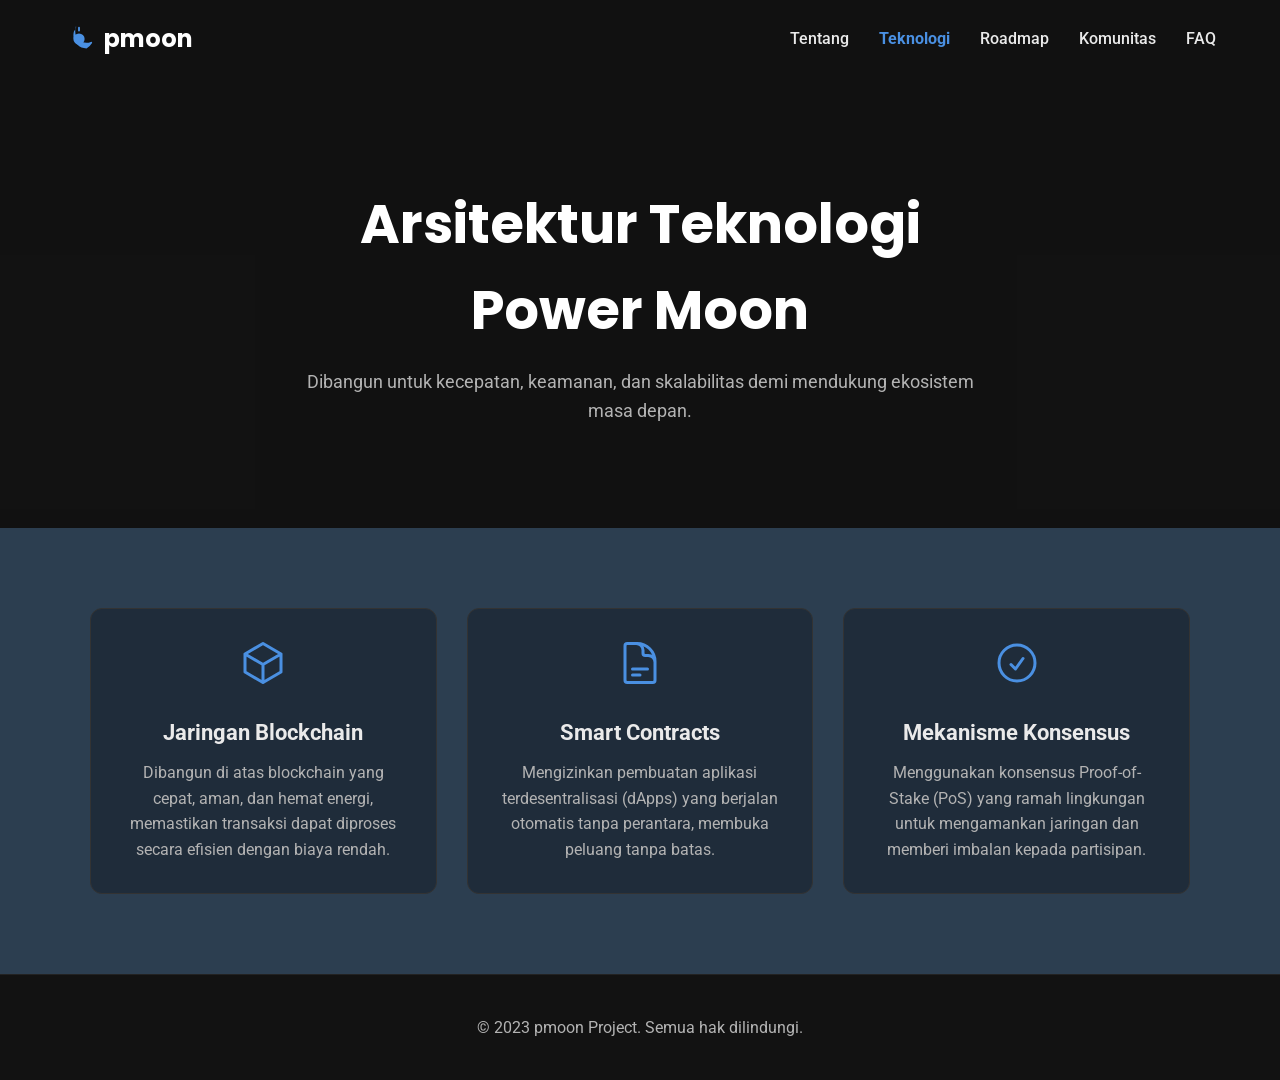
==== teknologi.html @ c7725a5b "teknologi 1" ====
<!DOCTYPE html>
<html lang="id">
<head>
    <meta charset="UTF-8">
    <meta name="viewport" content="width=device-width, initial-scale=1.0">
    <title>Teknologi Power Moon - Arsitektur Terdesentralisasi</title>
    
    <link rel="preconnect" href="https://fonts.googleapis.com">
    <link rel="preconnect" href="https://fonts.gstatic.com" crossorigin>
    <link href="https://fonts.googleapis.com/css2?family=Poppins:wght@600;700&family=Roboto:wght@400;500&display=swap" rel="stylesheet">

    <link rel="stylesheet" href="css/style.css">
</head>
<body>

    <header class="main-header">
        <a href="index.html" class="logo">
            <svg class="logo-svg" xmlns="http://www.w3.org/2000/svg" viewBox="0 0 24 24" fill="currentColor"><path fill-rule="evenodd" d="M9.528 1.718a.75.75 0 01.162.819A8.97 8.97 0 009 6a9 9 0 009 9 8.97 8.97 0 003.463-.69.75.75 0 01.981.981A10.501 10.501 0 0118 19.5a10.5 10.5 0 01-10.5-10.5c0-1.28.22-2.52.618-3.682a.75.75 0 01.819-.162z" clip-rule="evenodd" /><path d="M12 2.25a.75.75 0 01.75.75v2.25a.75.75 0 01-1.5 0V3a.75.75 0 01.75-.75zM7.5 12a4.5 4.5 0 119 0 4.5 4.5 0 01-9 0z" /></svg>
            <span>pmoon</span>
        </a>
        <nav class="main-nav">
            <button class="nav-close-btn" aria-label="Tutup menu"><svg xmlns="http://www.w3.org/2000/svg" fill="none" viewBox="0 0 24 24" stroke-width="2" stroke="currentColor"><path stroke-linecap="round" stroke-linejoin="round" d="M6 18L18 6M6 6l12 12" /></svg></button>
            <ul>
                <li><a href="tentang.html">Tentang</a></li>
                <li><a href="teknologi.html" class="active">Teknologi</a></li>
                <li><a href="index.html#roadmap">Roadmap</a></li>
                <li><a href="#">Komunitas</a></li>
                <li><a href="#">FAQ</a></li>
            </ul>
        </nav>
        <button class="nav-open-btn" aria-label="Buka menu"><svg xmlns="http://www.w3.org/2000/svg" fill="none" viewBox="0 0 24 24" stroke-width="2" stroke="currentColor"><path stroke-linecap="round" stroke-linejoin="round" d="M3.75 6.75h16.5M3.75 12h16.5m-16.5 5.25h16.5" /></svg></button>
    </header>

    <main>
        <section class="page-hero">
            <div class="page-hero-content">
                <h1>Arsitektur Teknologi Power Moon</h1>
                <p>Dibangun untuk kecepatan, keamanan, dan skalabilitas demi mendukung ekosistem masa depan.</p>
            </div>
        </section>

        <section class="core-principles">
            <div class="principles-grid">
                <div class="principle-box">
                    <div class="principle-icon"><svg xmlns="http://www.w3.org/2000/svg" fill="none" viewBox="0 0 24 24" stroke-width="1.5" stroke="currentColor"><path stroke-linecap="round" stroke-linejoin="round" d="M21 7.5l-9-5.25L3 7.5m18 0l-9 5.25m9-5.25v9l-9 5.25M3 7.5l9 5.25M3 7.5v9l9 5.25m0-9v9" /></svg></div>
                    <h3>Jaringan Blockchain</h3>
                    <p>Dibangun di atas blockchain yang cepat, aman, dan hemat energi, memastikan transaksi dapat diproses secara efisien dengan biaya rendah.</p>
                </div>
                <div class="principle-box">
                    <div class="principle-icon"><svg xmlns="http://www.w3.org/2000/svg" fill="none" viewBox="0 0 24 24" stroke-width="1.5" stroke="currentColor"><path stroke-linecap="round" stroke-linejoin="round" d="M19.5 14.25v-2.625a3.375 3.375 0 00-3.375-3.375h-1.5A1.125 1.125 0 0113.5 7.125v-1.5a3.375 3.375 0 00-3.375-3.375H8.25m0 12.75h7.5m-7.5 3H12M10.5 2.25H5.625c-.621 0-1.125.504-1.125 1.125v17.25c0 .621.504 1.125 1.125 1.125h12.75c.621 0 1.125-.504 1.125-1.125V11.25a9 9 0 00-9-9z" /></svg></div>
                    <h3>Smart Contracts</h3>
                    <p>Mengizinkan pembuatan aplikasi terdesentralisasi (dApps) yang berjalan otomatis tanpa perantara, membuka peluang tanpa batas.</p>
                </div>
                <div class="principle-box">
                    <div class="principle-icon"><svg xmlns="http://www.w3.org/2000/svg" fill="none" viewBox="0 0 24 24" stroke-width="1.5" stroke="currentColor"><path stroke-linecap="round" stroke-linejoin="round" d="M9 12.75L11.25 15 15 9.75M21 12a9 9 0 11-18 0 9 9 0 0118 0z" /></svg></div>
                    <h3>Mekanisme Konsensus</h3>
                    <p>Menggunakan konsensus Proof-of-Stake (PoS) yang ramah lingkungan untuk mengamankan jaringan dan memberi imbalan kepada partisipan.</p>
                </div>
            </div>
        </section>
    </main>

    <footer class="main-footer">
        <p>© 2023 pmoon Project. Semua hak dilindungi.</p>
    </footer>

    <script src="js/script.js"></script>
</body>
</html>
---- css/style.css ----
/* 1. VARIABLES & RESET */
:root {
    --bg-dark: #121212;
    --text-primary: #EAEAEA;
    --text-secondary: #B3B3B3;
    --accent-primary: #4A90E2;
    --accent-secondary: #2c3e50;
    --font-heading: 'Poppins', sans-serif;
    --font-body: 'Roboto', sans-serif;
}

* { margin: 0; padding: 0; box-sizing: border-box; }
body { background-color: var(--bg-dark); color: var(--text-primary); font-family: var(--font-body); line-height: 1.6; }

/* 2. HEADER & NAVIGATION */
.main-header { display: flex; justify-content: space-between; align-items: center; padding: 20px 5%; background-color: rgba(18, 18, 18, 0.8); backdrop-filter: blur(10px); position: sticky; top: 0; z-index: 1000; }
.logo { display: flex; align-items: center; gap: 10px; font-family: var(--font-heading); font-size: 24px; font-weight: 700; text-decoration: none; z-index: 1001; }
.logo-svg { height: 30px; width: 30px; fill: var(--accent-primary); }
.logo span { color: #FFFFFF; }
.nav-open-btn, .nav-close-btn { display: none; background: none; border: none; cursor: pointer; }
.nav-open-btn svg, .nav-close-btn svg { width: 30px; height: 30px; stroke: var(--text-primary); }
.main-nav ul { list-style: none; display: flex; gap: 30px; }
.main-nav a { color: var(--text-primary); text-decoration: none; font-weight: 500; transition: color 0.3s ease; }
.main-nav a:hover { color: var(--accent-primary); }
.main-nav a.active { color: var(--accent-primary); font-weight: 700; }

/* 3. GENERAL CONTENT & SECTIONS */
.hero, .core-principles, .join-cta, .roadmap-section, .page-hero { padding: 80px 5%; }
h1, h2 { font-family: var(--font-heading); }

/* Hero Section (Homepage) */
.hero { display: flex; justify-content: center; align-items: center; text-align: center; min-height: 90vh; color: #fff; position: relative; background-color: var(--bg-dark); }
.hero::before { content: ''; position: absolute; top: 0; left: 0; width: 100%; height: 100%; background: linear-gradient(rgba(18, 18, 18, 0.6), rgba(18, 18, 18, 0.9)), url('https://images.unsplash.com/photo-1506318137071-a8e063b4bec0?auto=format&fit=crop&q=80'); background-size: cover; background-position: center; z-index: 1; }
.hero-content { max-width: 800px; position: relative; z-index: 2; }
.hero h1 { font-size: 48px; line-height: 1.2; margin-bottom: 20px; }
.hero p { font-size: 18px; color: var(--text-secondary); margin-bottom: 40px; }
.hero .btn-secondary { color: var(--text-primary); border-color: var(--text-primary); }
.hero .btn-secondary:hover { background-color: var(--text-primary); color: var(--bg-dark); }

.core-principles, .roadmap-section { text-align: center; }
.core-principles { background-color: var(--accent-secondary); }
.core-principles h2, .roadmap-section h2 { font-size: 36px; margin-bottom: 60px; }

.principles-grid, .roadmap-container { display: grid; grid-template-columns: 1fr; gap: 30px; max-width: 1100px; margin: 0 auto; }
.principle-box, .roadmap-phase { background-color: #1f2c3a; padding: 30px; border-radius: 12px; border: 1px solid #333; transition: transform 0.3s ease, box-shadow 0.3s ease; text-align: left; }
.principle-box:hover, .roadmap-phase:hover { transform: translateY(-10px); box-shadow: 0 10px 20px rgba(0,0,0,0.2); }
.principle-box { text-align: center; }
.principle-icon { margin-bottom: 20px; }
.principle-icon svg { width: 48px; height: 48px; color: var(--accent-primary); }
.principle-box h3, .roadmap-phase h3 { font-size: 22px; margin-bottom: 10px; }
.principle-box p, .roadmap-phase p { color: var(--text-secondary); }

.phase-number { font-size: 24px; font-weight: 700; color: var(--accent-primary); background-color: rgba(74, 144, 226, 0.1); width: 50px; height: 50px; display: flex; justify-content: center; align-items: center; border-radius: 50%; margin-bottom: 20px; }
.roadmap-phase ul { list-style: none; padding-left: 0; }
.roadmap-phase ul li { margin-bottom: 10px; padding-left: 20px; position: relative; }
.roadmap-phase ul li::before { content: '✓'; color: var(--accent-primary); position: absolute; left: 0; }

.cta-buttons { display: flex; justify-content: center; gap: 20px; flex-wrap: wrap; }
.cta-buttons a { text-decoration: none; padding: 15px 30px; border-radius: 8px; font-weight: 500; transition: all 0.3s ease; }
.btn-primary { background-color: var(--accent-primary); color: #FFF; }
.btn-primary:hover { transform: translateY(-3px); box-shadow: 0 4px 15px rgba(74, 144, 226, 0.4); }
.btn-secondary { background-color: transparent; color: var(--accent-primary); border: 2px solid var(--accent-primary); }
.btn-secondary:hover { background-color: var(--accent-primary); color: #FFF; }

.main-footer { text-align: center; padding: 40px 20px; border-top: 1px solid #222; color: var(--text-secondary); }

/* 4. PAGE-SPECIFIC STYLES */
.page-hero { display: flex; align-items: center; justify-content: center; text-align: center; min-height: 50vh; color: #fff; position: relative; background-image: url('https://images.unsplash.com/photo-1550745165-9bc0b252726a?q=80&w=2070&auto=format&fit=crop'); background-size: cover; background-position: center; }
.page-hero::before { content: ''; position: absolute; top: 0; left: 0; width: 100%; height: 100%; background-color: rgba(18, 18, 18, 0.7); z-index: 1; }
.page-hero-content { position: relative; z-index: 2; max-width: 800px; padding: 0 5%; }
.page-hero-content h1 { font-size: 48px; margin-bottom: 15px; }
.page-hero-content p { font-size: 18px; color: var(--text-secondary); }


/* 5. RESPONSIVE MEDIA QUERIES */
@media (min-width: 768px) {
    .hero h1 { font-size: 54px; }
    .page-hero-content h1 { font-size: 54px; }
    .principles-grid { grid-template-columns: repeat(3, 1fr); }
    .roadmap-container { grid-template-columns: 1fr 1fr; }
}
@media (min-width: 1024px) {
    .roadmap-container { grid-template-columns: repeat(4, 1fr); }
}
@media (max-width: 767px) {
    .nav-open-btn { display: block; }
    .main-nav { position: fixed; top: 0; right: 0; width: 80%; max-width: 320px; height: 100vh; background-color: var(--accent-secondary); z-index: 1000; padding: 80px 30px 30px; display: flex; flex-direction: column; transform: translateX(100%); transition: transform 0.4s cubic-bezier(0.23, 1, 0.32, 1); }
    .main-nav.nav-open { transform: translateX(0); }
    .nav-close-btn { display: block; position: absolute; top: 25px; right: 25px; }
    .nav-close-btn svg { stroke: var(--text-secondary); }
    .main-nav ul { flex-direction: column; gap: 25px; }
    .main-nav ul li a { font-size: 20px; }
    .hero h1 { font-size: 36px; }
    .core-principles h2, .roadmap-section h2 { font-size: 30px; }
    .page-hero { min-height: 40vh; }
    .page-hero-content h1 { font-size: 36px; }
    .cta-buttons { flex-direction: column; gap: 15px; align-items: center; }
    .cta-buttons a { width: 90%; margin: 0; text-align: center; }
}
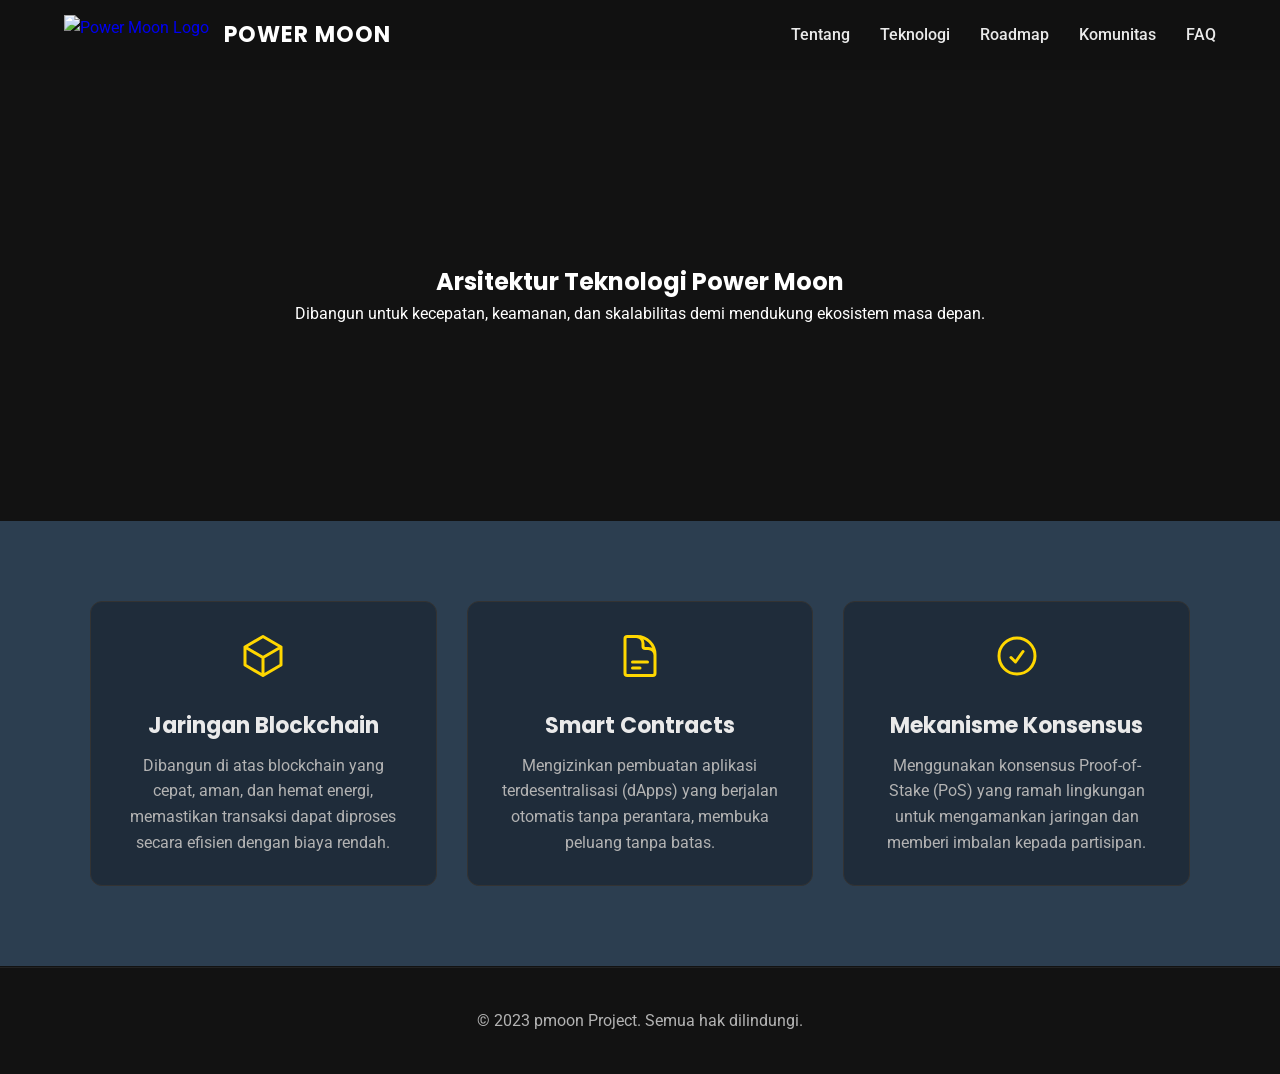
==== commit 4de62183: "update header structure and logo in index.html and teknologi.html" ====
--- a/teknologi.html
+++ b/teknologi.html
@@ -13,23 +13,26 @@
 </head>
 <body>
 
-    <header class="main-header">
-        <a href="index.html" class="logo">
-            <svg class="logo-svg" xmlns="http://www.w3.org/2000/svg" viewBox="0 0 24 24" fill="currentColor"><path fill-rule="evenodd" d="M9.528 1.718a.75.75 0 01.162.819A8.97 8.97 0 009 6a9 9 0 009 9 8.97 8.97 0 003.463-.69.75.75 0 01.981.981A10.501 10.501 0 0118 19.5a10.5 10.5 0 01-10.5-10.5c0-1.28.22-2.52.618-3.682a.75.75 0 01.819-.162z" clip-rule="evenodd" /><path d="M12 2.25a.75.75 0 01.75.75v2.25a.75.75 0 01-1.5 0V3a.75.75 0 01.75-.75zM7.5 12a4.5 4.5 0 119 0 4.5 4.5 0 01-9 0z" /></svg>
-            <span>pmoon</span>
-        </a>
-        <nav class="main-nav">
-            <button class="nav-close-btn" aria-label="Tutup menu"><svg xmlns="http://www.w3.org/2000/svg" fill="none" viewBox="0 0 24 24" stroke-width="2" stroke="currentColor"><path stroke-linecap="round" stroke-linejoin="round" d="M6 18L18 6M6 6l12 12" /></svg></button>
-            <ul>
-                <li><a href="tentang.html">Tentang</a></li>
-                <li><a href="teknologi.html" class="active">Teknologi</a></li>
-                <li><a href="index.html#roadmap">Roadmap</a></li>
-                <li><a href="#">Komunitas</a></li>
-                <li><a href="#">FAQ</a></li>
-            </ul>
-        </nav>
-        <button class="nav-open-btn" aria-label="Buka menu"><svg xmlns="http://www.w3.org/2000/svg" fill="none" viewBox="0 0 24 24" stroke-width="2" stroke="currentColor"><path stroke-linecap="round" stroke-linejoin="round" d="M3.75 6.75h16.5M3.75 12h16.5m-16.5 5.25h16.5" /></svg></button>
-    </header>
+    <!-- GANTI HEADER LAMA DENGAN INI DI SEMUA FILE HTML -->
+<header class="main-header">
+    <a href="index.html" class="logo">
+        <!-- BARU: Logo gambar baru -->
+        <img src="https://i.ibb.co/6r1Fv1Q/pmoon-logo-gold.png" alt="Power Moon Logo" class="logo-img">
+        <!-- BARU: Teks nama baru -->
+        <span class="logo-text">POWER MOON</span>
+    </a>
+    <nav class="main-nav">
+        <button class="nav-close-btn" aria-label="Tutup menu"><svg xmlns="http://www.w3.org/2000/svg" fill="none" viewBox="0 0 24 24" stroke-width="2" stroke="currentColor"><path stroke-linecap="round" stroke-linejoin="round" d="M6 18L18 6M6 6l12 12" /></svg></button>
+        <ul>
+            <li><a href="tentang.html">Tentang</a></li>
+            <li><a href="teknologi.html">Teknologi</a></li>
+            <li><a href="index.html#roadmap">Roadmap</a></li>
+            <li><a href="#">Komunitas</a></li>
+            <li><a href="#">FAQ</a></li>
+        </ul>
+    </nav>
+    <button class="nav-open-btn" aria-label="Buka menu"><svg xmlns="http://www.w3.org/2000/svg" fill="none" viewBox="0 0 24 24" stroke-width="2" stroke="currentColor"><path stroke-linecap="round" stroke-linejoin="round" d="M3.75 6.75h16.5M3.75 12h16.5m-16.5 5.25h16.5" /></svg></button>
+</header>
 
     <main>
         <section class="page-hero">
--- a/css/style.css
+++ b/css/style.css
@@ -3,7 +3,7 @@
     --bg-dark: #121212;
     --text-primary: #EAEAEA;
     --text-secondary: #B3B3B3;
-    --accent-primary: #4A90E2;
+    --accent-primary: #ffd700;
     --accent-secondary: #2c3e50;
     --font-heading: 'Poppins', sans-serif;
     --font-body: 'Roboto', sans-serif;
@@ -12,11 +12,26 @@
 * { margin: 0; padding: 0; box-sizing: border-box; }
 body { background-color: var(--bg-dark); color: var(--text-primary); font-family: var(--font-body); line-height: 1.6; }
 
-/* 2. HEADER & NAVIGATION */
-.main-header { display: flex; justify-content: space-between; align-items: center; padding: 20px 5%; background-color: rgba(18, 18, 18, 0.8); backdrop-filter: blur(10px); position: sticky; top: 0; z-index: 1000; }
-.logo { display: flex; align-items: center; gap: 10px; font-family: var(--font-heading); font-size: 24px; font-weight: 700; text-decoration: none; z-index: 1001; }
-.logo-svg { height: 30px; width: 30px; fill: var(--accent-primary); }
-.logo span { color: #FFFFFF; }
+/* 2. LATAR BELAKANG ANIMASI UNIVERSAL */
+#tsparticles {
+    position: fixed;
+    top: 0;
+    left: 0;
+    width: 100%;
+    height: 100vh;
+    z-index: -1; /* Posisikan di paling belakang */
+}
+/* Pastikan konten utama tidak transparan */
+.main-header, main, .main-footer {
+    position: relative;
+    z-index: 2;
+}
+
+/* 3. HEADER & NAVIGATION */
+.main-header { display: flex; justify-content: space-between; align-items: center; padding: 15px 5%; background-color: rgba(18, 18, 18, 0.8); backdrop-filter: blur(10px); position: sticky; top: 0; }
+.logo { display: flex; align-items: center; gap: 15px; text-decoration: none; }
+.logo-img { height: 40px; }
+.logo-text { color: #FFFFFF; font-family: var(--font-heading); font-size: 22px; font-weight: 700; letter-spacing: 1px; }
 .nav-open-btn, .nav-close-btn { display: none; background: none; border: none; cursor: pointer; }
 .nav-open-btn svg, .nav-close-btn svg { width: 30px; height: 30px; stroke: var(--text-primary); }
 .main-nav ul { list-style: none; display: flex; gap: 30px; }
@@ -24,22 +39,27 @@
 .main-nav a:hover { color: var(--accent-primary); }
 .main-nav a.active { color: var(--accent-primary); font-weight: 700; }
 
-/* 3. GENERAL CONTENT & SECTIONS */
-.hero, .core-principles, .join-cta, .roadmap-section, .page-hero { padding: 80px 5%; }
-h1, h2 { font-family: var(--font-heading); }
+/* 4. GENERAL CONTENT & SECTIONS */
+section {
+    /* Beri sedikit background agar teks terbaca di atas animasi */
+    background-color: rgba(18, 18, 18, 0.5); 
+    padding: 80px 5%;
+    margin-bottom: 1px; /* Mencegah margin collapse */
+}
+h1, h2, h3 { font-family: var(--font-heading); }
 
 /* Hero Section (Homepage) */
-.hero { display: flex; justify-content: center; align-items: center; text-align: center; min-height: 90vh; color: #fff; position: relative; background-color: var(--bg-dark); }
-.hero::before { content: ''; position: absolute; top: 0; left: 0; width: 100%; height: 100%; background: linear-gradient(rgba(18, 18, 18, 0.6), rgba(18, 18, 18, 0.9)), url('https://images.unsplash.com/photo-1506318137071-a8e063b4bec0?auto=format&fit=crop&q=80'); background-size: cover; background-position: center; z-index: 1; }
-.hero-content { max-width: 800px; position: relative; z-index: 2; }
-.hero h1 { font-size: 48px; line-height: 1.2; margin-bottom: 20px; }
-.hero p { font-size: 18px; color: var(--text-secondary); margin-bottom: 40px; }
+.hero { display: flex; justify-content: center; align-items: center; text-align: center; height: 90vh; background-color: transparent; } /* Hapus background statis */
+.hero-content { max-width: 800px; }
+.hero h1 { font-size: 60px; line-height: 1.1; margin-bottom: 20px; font-weight: 800; text-transform: uppercase; }
+.hero p { font-size: 18px; color: var(--text-secondary); margin-bottom: 40px; max-width: 600px; margin-left: auto; margin-right: auto; }
+.hero .btn-primary { background-color: var(--accent-primary); color: #000; font-weight: 700; }
 .hero .btn-secondary { color: var(--text-primary); border-color: var(--text-primary); }
 .hero .btn-secondary:hover { background-color: var(--text-primary); color: var(--bg-dark); }
 
-.core-principles, .roadmap-section { text-align: center; }
-.core-principles { background-color: var(--accent-secondary); }
-.core-principles h2, .roadmap-section h2 { font-size: 36px; margin-bottom: 60px; }
+.core-principles, .features-section, .roadmap-section, .vision-mission-section { background-color: var(--accent-secondary); }
+h2 { font-size: 36px; margin-bottom: 20px; text-align: center; }
+.section-subtitle { max-width: 700px; margin: 0 auto 50px auto; color: var(--text-secondary); text-align: center; }
 
 .principles-grid, .roadmap-container { display: grid; grid-template-columns: 1fr; gap: 30px; max-width: 1100px; margin: 0 auto; }
 .principle-box, .roadmap-phase { background-color: #1f2c3a; padding: 30px; border-radius: 12px; border: 1px solid #333; transition: transform 0.3s ease, box-shadow 0.3s ease; text-align: left; }
@@ -50,32 +70,25 @@
 .principle-box h3, .roadmap-phase h3 { font-size: 22px; margin-bottom: 10px; }
 .principle-box p, .roadmap-phase p { color: var(--text-secondary); }
 
-.phase-number { font-size: 24px; font-weight: 700; color: var(--accent-primary); background-color: rgba(74, 144, 226, 0.1); width: 50px; height: 50px; display: flex; justify-content: center; align-items: center; border-radius: 50%; margin-bottom: 20px; }
+.roadmap-section h2 { margin-bottom: 60px; }
+.phase-number { font-size: 24px; font-weight: 700; color: var(--accent-primary); background-color: rgba(255, 215, 0, 0.1); width: 50px; height: 50px; display: flex; justify-content: center; align-items: center; border-radius: 50%; margin-bottom: 20px; }
 .roadmap-phase ul { list-style: none; padding-left: 0; }
 .roadmap-phase ul li { margin-bottom: 10px; padding-left: 20px; position: relative; }
 .roadmap-phase ul li::before { content: '✓'; color: var(--accent-primary); position: absolute; left: 0; }
 
-.cta-buttons { display: flex; justify-content: center; gap: 20px; flex-wrap: wrap; }
-.cta-buttons a { text-decoration: none; padding: 15px 30px; border-radius: 8px; font-weight: 500; transition: all 0.3s ease; }
-.btn-primary { background-color: var(--accent-primary); color: #FFF; }
-.btn-primary:hover { transform: translateY(-3px); box-shadow: 0 4px 15px rgba(74, 144, 226, 0.4); }
-.btn-secondary { background-color: transparent; color: var(--accent-primary); border: 2px solid var(--accent-primary); }
-.btn-secondary:hover { background-color: var(--accent-primary); color: #FFF; }
+.main-footer { text-align: center; padding: 40px 20px; border-top: 1px solid #222; color: var(--text-secondary); background-color: var(--bg-dark); }
 
-.main-footer { text-align: center; padding: 40px 20px; border-top: 1px solid #222; color: var(--text-secondary); }
+/* 5. PAGE-SPECIFIC STYLES (DIHAPUS & DISEDERHANAKAN) */
+.slogan-banner, .page-hero { display: flex; align-items: center; justify-content: center; text-align: center; min-height: 50vh; color: #fff; background-color: transparent; }
+.slogan-content { padding: 30px; border: 4px solid rgba(255, 215, 0, 0.8); background-color: rgba(0, 0, 0, 0.4); backdrop-filter: blur(5px); }
+.slogan-content h1 { font-size: 5vw; text-transform: uppercase; letter-spacing: 4px; color: var(--accent-primary); }
+.rocket-svg { display: none; /* Dihapus untuk fokus ke animasi partikel */ }
+.vision-mission-section { display: grid; grid-template-columns: 1fr 1fr; gap: 40px; }
+.vision-box, .mission-box { background-color: #1f2c3a; padding: 30px; border-radius: 12px; }
+.vision-box h3, .mission-box h3 { font-size: 24px; margin-bottom: 15px; color: var(--accent-primary); }
 
-/* 4. PAGE-SPECIFIC STYLES */
-.page-hero { display: flex; align-items: center; justify-content: center; text-align: center; min-height: 50vh; color: #fff; position: relative; background-image: url('https://images.unsplash.com/photo-1550745165-9bc0b252726a?q=80&w=2070&auto=format&fit=crop'); background-size: cover; background-position: center; }
-.page-hero::before { content: ''; position: absolute; top: 0; left: 0; width: 100%; height: 100%; background-color: rgba(18, 18, 18, 0.7); z-index: 1; }
-.page-hero-content { position: relative; z-index: 2; max-width: 800px; padding: 0 5%; }
-.page-hero-content h1 { font-size: 48px; margin-bottom: 15px; }
-.page-hero-content p { font-size: 18px; color: var(--text-secondary); }
-
-
-/* 5. RESPONSIVE MEDIA QUERIES */
+/* 6. RESPONSIVE MEDIA QUERIES */
 @media (min-width: 768px) {
-    .hero h1 { font-size: 54px; }
-    .page-hero-content h1 { font-size: 54px; }
     .principles-grid { grid-template-columns: repeat(3, 1fr); }
     .roadmap-container { grid-template-columns: 1fr 1fr; }
 }
@@ -83,17 +96,13 @@
     .roadmap-container { grid-template-columns: repeat(4, 1fr); }
 }
 @media (max-width: 767px) {
+    h2 { font-size: 30px; }
     .nav-open-btn { display: block; }
     .main-nav { position: fixed; top: 0; right: 0; width: 80%; max-width: 320px; height: 100vh; background-color: var(--accent-secondary); z-index: 1000; padding: 80px 30px 30px; display: flex; flex-direction: column; transform: translateX(100%); transition: transform 0.4s cubic-bezier(0.23, 1, 0.32, 1); }
     .main-nav.nav-open { transform: translateX(0); }
     .nav-close-btn { display: block; position: absolute; top: 25px; right: 25px; }
-    .nav-close-btn svg { stroke: var(--text-secondary); }
     .main-nav ul { flex-direction: column; gap: 25px; }
     .main-nav ul li a { font-size: 20px; }
-    .hero h1 { font-size: 36px; }
-    .core-principles h2, .roadmap-section h2 { font-size: 30px; }
-    .page-hero { min-height: 40vh; }
-    .page-hero-content h1 { font-size: 36px; }
-    .cta-buttons { flex-direction: column; gap: 15px; align-items: center; }
-    .cta-buttons a { width: 90%; margin: 0; text-align: center; }
+    .hero h1, .page-hero-content h1, .slogan-content h1 { font-size: 8vw; }
+    .vision-mission-section { grid-template-columns: 1fr; }
 }
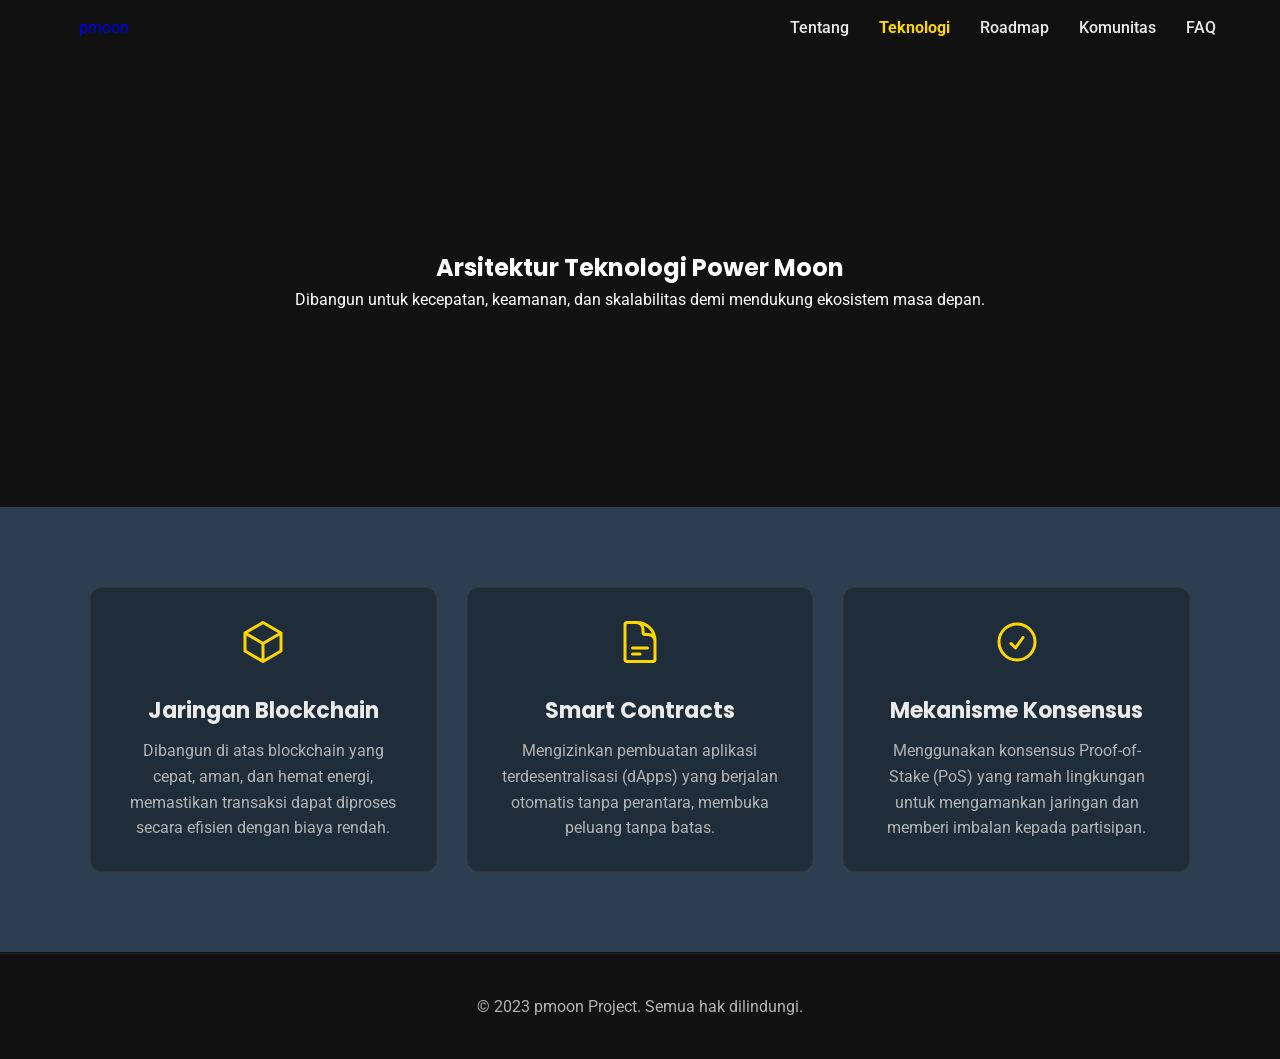
==== commit 726814c9: "update ulang" ====
--- a/teknologi.html
+++ b/teknologi.html
@@ -13,26 +13,23 @@
 </head>
 <body>
 
-    <!-- GANTI HEADER LAMA DENGAN INI DI SEMUA FILE HTML -->
-<header class="main-header">
-    <a href="index.html" class="logo">
-        <!-- BARU: Logo gambar baru -->
-        <img src="https://i.ibb.co/6r1Fv1Q/pmoon-logo-gold.png" alt="Power Moon Logo" class="logo-img">
-        <!-- BARU: Teks nama baru -->
-        <span class="logo-text">POWER MOON</span>
-    </a>
-    <nav class="main-nav">
-        <button class="nav-close-btn" aria-label="Tutup menu"><svg xmlns="http://www.w3.org/2000/svg" fill="none" viewBox="0 0 24 24" stroke-width="2" stroke="currentColor"><path stroke-linecap="round" stroke-linejoin="round" d="M6 18L18 6M6 6l12 12" /></svg></button>
-        <ul>
-            <li><a href="tentang.html">Tentang</a></li>
-            <li><a href="teknologi.html">Teknologi</a></li>
-            <li><a href="index.html#roadmap">Roadmap</a></li>
-            <li><a href="#">Komunitas</a></li>
-            <li><a href="#">FAQ</a></li>
-        </ul>
-    </nav>
-    <button class="nav-open-btn" aria-label="Buka menu"><svg xmlns="http://www.w3.org/2000/svg" fill="none" viewBox="0 0 24 24" stroke-width="2" stroke="currentColor"><path stroke-linecap="round" stroke-linejoin="round" d="M3.75 6.75h16.5M3.75 12h16.5m-16.5 5.25h16.5" /></svg></button>
-</header>
+    <header class="main-header">
+        <a href="index.html" class="logo">
+            <svg class="logo-svg" xmlns="http://www.w3.org/2000/svg" viewBox="0 0 24 24" fill="currentColor"><path fill-rule="evenodd" d="M9.528 1.718a.75.75 0 01.162.819A8.97 8.97 0 009 6a9 9 0 009 9 8.97 8.97 0 003.463-.69.75.75 0 01.981.981A10.501 10.501 0 0118 19.5a10.5 10.5 0 01-10.5-10.5c0-1.28.22-2.52.618-3.682a.75.75 0 01.819-.162z" clip-rule="evenodd" /><path d="M12 2.25a.75.75 0 01.75.75v2.25a.75.75 0 01-1.5 0V3a.75.75 0 01.75-.75zM7.5 12a4.5 4.5 0 119 0 4.5 4.5 0 01-9 0z" /></svg>
+            <span>pmoon</span>
+        </a>
+        <nav class="main-nav">
+            <button class="nav-close-btn" aria-label="Tutup menu"><svg xmlns="http://www.w3.org/2000/svg" fill="none" viewBox="0 0 24 24" stroke-width="2" stroke="currentColor"><path stroke-linecap="round" stroke-linejoin="round" d="M6 18L18 6M6 6l12 12" /></svg></button>
+            <ul>
+                <li><a href="tentang.html">Tentang</a></li>
+                <li><a href="teknologi.html" class="active">Teknologi</a></li>
+                <li><a href="index.html#roadmap">Roadmap</a></li>
+                <li><a href="#">Komunitas</a></li>
+                <li><a href="#">FAQ</a></li>
+            </ul>
+        </nav>
+        <button class="nav-open-btn" aria-label="Buka menu"><svg xmlns="http://www.w3.org/2000/svg" fill="none" viewBox="0 0 24 24" stroke-width="2" stroke="currentColor"><path stroke-linecap="round" stroke-linejoin="round" d="M3.75 6.75h16.5M3.75 12h16.5m-16.5 5.25h16.5" /></svg></button>
+    </header>
 
     <main>
         <section class="page-hero">
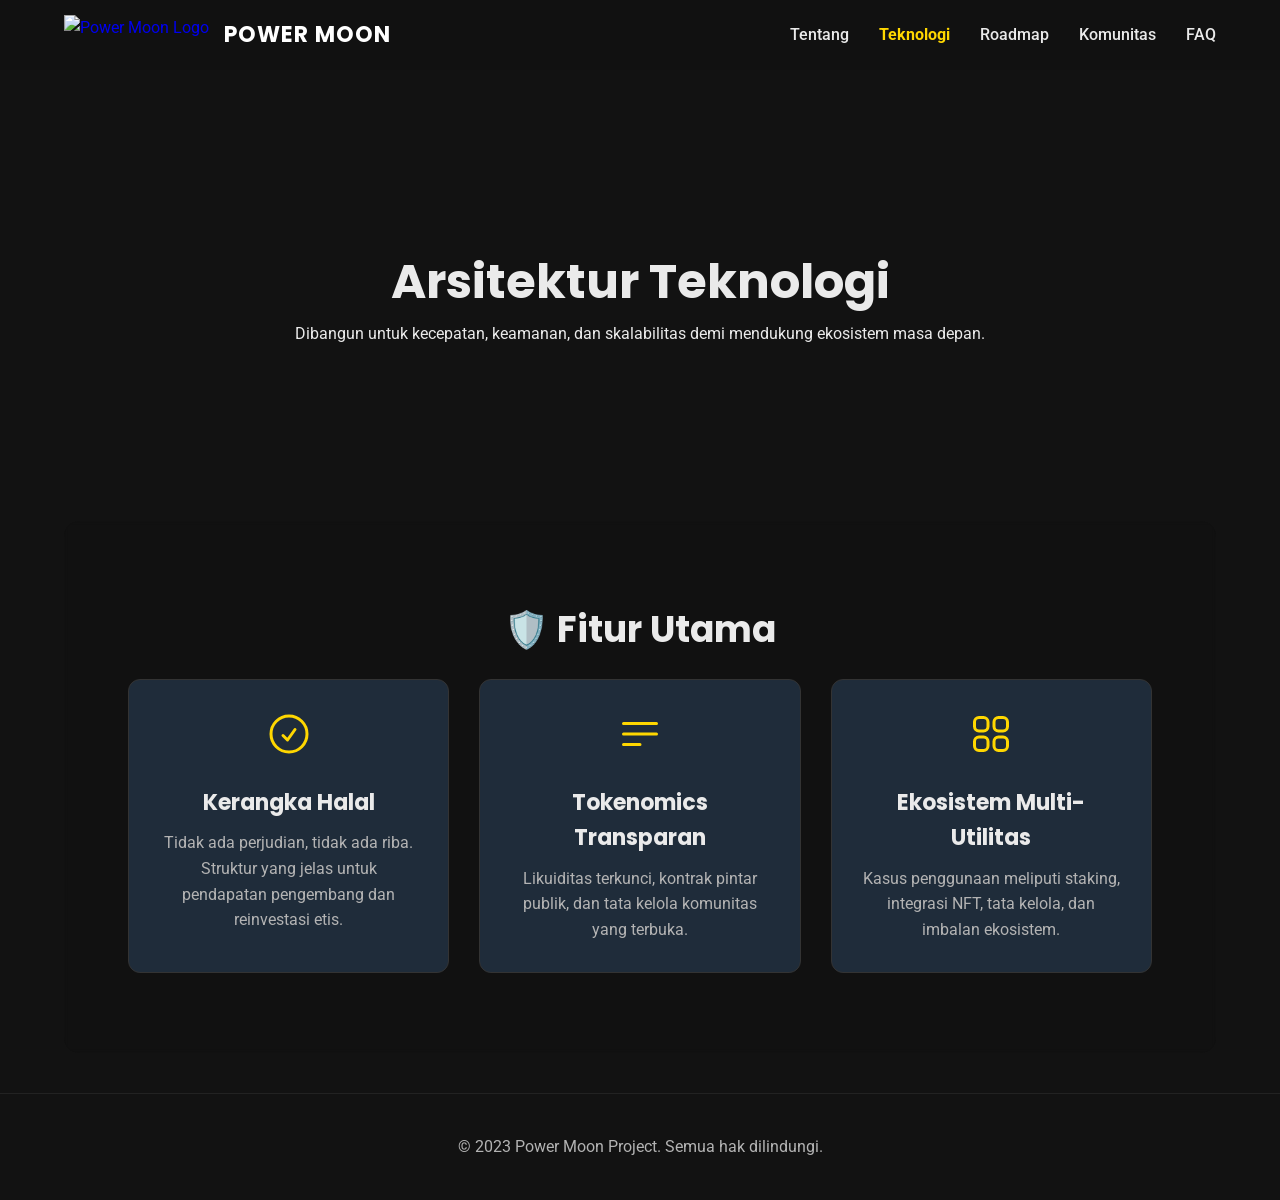
==== commit 050efec5: "nyoba 1" ====
--- a/teknologi.html
+++ b/teknologi.html
@@ -7,16 +7,18 @@
     
     <link rel="preconnect" href="https://fonts.googleapis.com">
     <link rel="preconnect" href="https://fonts.gstatic.com" crossorigin>
-    <link href="https://fonts.googleapis.com/css2?family=Poppins:wght@600;700&family=Roboto:wght@400;500&display=swap" rel="stylesheet">
+    <link href="https://fonts.googleapis.com/css2?family=Poppins:wght@700;800&family=Roboto:wght@400;500&display=swap" rel="stylesheet">
 
     <link rel="stylesheet" href="css/style.css">
 </head>
 <body>
+    <!-- Latar Belakang Animasi Universal -->
+    <div id="tsparticles"></div>
 
     <header class="main-header">
         <a href="index.html" class="logo">
-            <svg class="logo-svg" xmlns="http://www.w3.org/2000/svg" viewBox="0 0 24 24" fill="currentColor"><path fill-rule="evenodd" d="M9.528 1.718a.75.75 0 01.162.819A8.97 8.97 0 009 6a9 9 0 009 9 8.97 8.97 0 003.463-.69.75.75 0 01.981.981A10.501 10.501 0 0118 19.5a10.5 10.5 0 01-10.5-10.5c0-1.28.22-2.52.618-3.682a.75.75 0 01.819-.162z" clip-rule="evenodd" /><path d="M12 2.25a.75.75 0 01.75.75v2.25a.75.75 0 01-1.5 0V3a.75.75 0 01.75-.75zM7.5 12a4.5 4.5 0 119 0 4.5 4.5 0 01-9 0z" /></svg>
-            <span>pmoon</span>
+            <img src="https://i.ibb.co/F8D0W3G/power-moon-logo-transparent.png" alt="Power Moon Logo" class="logo-img">
+            <span class="logo-text">POWER MOON</span>
         </a>
         <nav class="main-nav">
             <button class="nav-close-btn" aria-label="Tutup menu"><svg xmlns="http://www.w3.org/2000/svg" fill="none" viewBox="0 0 24 24" stroke-width="2" stroke="currentColor"><path stroke-linecap="round" stroke-linejoin="round" d="M6 18L18 6M6 6l12 12" /></svg></button>
@@ -33,37 +35,30 @@
 
     <main>
         <section class="page-hero">
-            <div class="page-hero-content">
-                <h1>Arsitektur Teknologi Power Moon</h1>
+            <div class="hero-content">
+                <h1>Arsitektur Teknologi</h1>
                 <p>Dibangun untuk kecepatan, keamanan, dan skalabilitas demi mendukung ekosistem masa depan.</p>
             </div>
         </section>
 
         <section class="core-principles">
+            <h2>🛡️ Fitur Utama</h2>
             <div class="principles-grid">
-                <div class="principle-box">
-                    <div class="principle-icon"><svg xmlns="http://www.w3.org/2000/svg" fill="none" viewBox="0 0 24 24" stroke-width="1.5" stroke="currentColor"><path stroke-linecap="round" stroke-linejoin="round" d="M21 7.5l-9-5.25L3 7.5m18 0l-9 5.25m9-5.25v9l-9 5.25M3 7.5l9 5.25M3 7.5v9l9 5.25m0-9v9" /></svg></div>
-                    <h3>Jaringan Blockchain</h3>
-                    <p>Dibangun di atas blockchain yang cepat, aman, dan hemat energi, memastikan transaksi dapat diproses secara efisien dengan biaya rendah.</p>
-                </div>
-                <div class="principle-box">
-                    <div class="principle-icon"><svg xmlns="http://www.w3.org/2000/svg" fill="none" viewBox="0 0 24 24" stroke-width="1.5" stroke="currentColor"><path stroke-linecap="round" stroke-linejoin="round" d="M19.5 14.25v-2.625a3.375 3.375 0 00-3.375-3.375h-1.5A1.125 1.125 0 0113.5 7.125v-1.5a3.375 3.375 0 00-3.375-3.375H8.25m0 12.75h7.5m-7.5 3H12M10.5 2.25H5.625c-.621 0-1.125.504-1.125 1.125v17.25c0 .621.504 1.125 1.125 1.125h12.75c.621 0 1.125-.504 1.125-1.125V11.25a9 9 0 00-9-9z" /></svg></div>
-                    <h3>Smart Contracts</h3>
-                    <p>Mengizinkan pembuatan aplikasi terdesentralisasi (dApps) yang berjalan otomatis tanpa perantara, membuka peluang tanpa batas.</p>
-                </div>
-                <div class="principle-box">
-                    <div class="principle-icon"><svg xmlns="http://www.w3.org/2000/svg" fill="none" viewBox="0 0 24 24" stroke-width="1.5" stroke="currentColor"><path stroke-linecap="round" stroke-linejoin="round" d="M9 12.75L11.25 15 15 9.75M21 12a9 9 0 11-18 0 9 9 0 0118 0z" /></svg></div>
-                    <h3>Mekanisme Konsensus</h3>
-                    <p>Menggunakan konsensus Proof-of-Stake (PoS) yang ramah lingkungan untuk mengamankan jaringan dan memberi imbalan kepada partisipan.</p>
-                </div>
+                <div class="principle-box"><div class="principle-icon"><svg xmlns="http://www.w3.org/2000/svg" fill="none" viewBox="0 0 24 24" stroke-width="1.5" stroke="currentColor"><path stroke-linecap="round" stroke-linejoin="round" d="M9 12.75L11.25 15 15 9.75M21 12a9 9 0 11-18 0 9 9 0 0118 0z" /></svg></div><h3>Kerangka Halal</h3><p>Tidak ada perjudian, tidak ada riba. Struktur yang jelas untuk pendapatan pengembang dan reinvestasi etis.</p></div>
+                <div class="principle-box"><div class="principle-icon"><svg xmlns="http://www.w3.org/2000/svg" fill="none" viewBox="0 0 24 24" stroke-width="1.5" stroke="currentColor"><path stroke-linecap="round" stroke-linejoin="round" d="M3.75 6.75h16.5M3.75 12h16.5m-16.5 5.25H12" /></svg></div><h3>Tokenomics Transparan</h3><p>Likuiditas terkunci, kontrak pintar publik, dan tata kelola komunitas yang terbuka.</p></div>
+                <div class="principle-box"><div class="principle-icon"><svg xmlns="http://www.w3.org/2000/svg" fill="none" viewBox="0 0 24 24" stroke-width="1.5" stroke="currentColor"><path stroke-linecap="round" stroke-linejoin="round" d="M3.75 6A2.25 2.25 0 016 3.75h2.25A2.25 2.25 0 0110.5 6v2.25a2.25 2.25 0 01-2.25 2.25H6a2.25 2.25 0 01-2.25-2.25V6zM3.75 15.75A2.25 2.25 0 016 13.5h2.25a2.25 2.25 0 012.25 2.25V18a2.25 2.25 0 01-2.25 2.25H6A2.25 2.25 0 013.75 18v-2.25zM13.5 6a2.25 2.25 0 012.25-2.25H18A2.25 2.25 0 0120.25 6v2.25A2.25 2.25 0 0118 10.5h-2.25a2.25 2.25 0 01-2.25-2.25V6zM13.5 15.75a2.25 2.25 0 012.25-2.25H18a2.25 2.25 0 012.25 2.25V18A2.25 2.25 0 0118 20.25h-2.25A2.25 2.25 0 0113.5 18v-2.25z" /></svg></div><h3>Ekosistem Multi-Utilitas</h3><p>Kasus penggunaan meliputi staking, integrasi NFT, tata kelola, dan imbalan ekosistem.</p></div>
             </div>
         </section>
     </main>
 
     <footer class="main-footer">
-        <p>© 2023 pmoon Project. Semua hak dilindungi.</p>
+        <p>© 2023 Power Moon Project. Semua hak dilindungi.</p>
     </footer>
 
+    <script src="https://cdn.jsdelivr.net/npm/tsparticles@3.1.0/tsparticles.bundle.min.js"></script>
     <script src="js/script.js"></script>
+    <script>
+        window.addEventListener('load', () => { tsParticles.load({ id: 'tsparticles', options: { background: { color: { value: '#121212' } }, fpsLimit: 60, interactivity: { events: { onHover: { enable: true, mode: 'repulse' }, onClick: { enable: true, mode: 'push' } }, modes: { repulse: { distance: 100, duration: 0.4 }, push: { quantity: 4 } } }, particles: { color: { value: '#ffffff' }, links: { color: '#ffd700', distance: 150, enable: true, opacity: 0.15, width: 1 }, move: { direction: 'none', enable: true, outModes: 'out', random: false, speed: 1, straight: false }, number: { density: { enable: true }, value: 80 }, opacity: { value: { min: 0.1, max: 0.5 } }, shape: { type: 'circle' }, size: { value: { min: 1, max: 3 } } } } }); });
+    </script>
 </body>
 </html>
--- a/css/style.css
+++ b/css/style.css
@@ -19,9 +19,8 @@
     left: 0;
     width: 100%;
     height: 100vh;
-    z-index: -1; /* Posisikan di paling belakang */
+    z-index: -1;
 }
-/* Pastikan konten utama tidak transparan */
 .main-header, main, .main-footer {
     position: relative;
     z-index: 2;
@@ -40,24 +39,28 @@
 .main-nav a.active { color: var(--accent-primary); font-weight: 700; }
 
 /* 4. GENERAL CONTENT & SECTIONS */
-section {
-    /* Beri sedikit background agar teks terbaca di atas animasi */
-    background-color: rgba(18, 18, 18, 0.5); 
-    padding: 80px 5%;
-    margin-bottom: 1px; /* Mencegah margin collapse */
-}
+section { padding: 80px 5%; margin-bottom: 1px; background: transparent; } /* Latar section dibuat transparan */
 h1, h2, h3 { font-family: var(--font-heading); }
 
-/* Hero Section (Homepage) */
-.hero { display: flex; justify-content: center; align-items: center; text-align: center; height: 90vh; background-color: transparent; } /* Hapus background statis */
+/* Konten yang butuh background agar terbaca */
+.core-principles, .features-section, .roadmap-section, .vision-mission-section, .about-content-section {
+    background-color: rgba(18, 18, 18, 0.6);
+    backdrop-filter: blur(2px);
+    border-radius: 16px;
+    margin-left: 5%;
+    margin-right: 5%;
+    margin-bottom: 40px;
+    width: 90%;
+}
+
+/* Hero & Page Header */
+.hero, .page-hero { display: flex; justify-content: center; align-items: center; text-align: center; height: 90vh; }
 .hero-content { max-width: 800px; }
 .hero h1 { font-size: 60px; line-height: 1.1; margin-bottom: 20px; font-weight: 800; text-transform: uppercase; }
 .hero p { font-size: 18px; color: var(--text-secondary); margin-bottom: 40px; max-width: 600px; margin-left: auto; margin-right: auto; }
-.hero .btn-primary { background-color: var(--accent-primary); color: #000; font-weight: 700; }
-.hero .btn-secondary { color: var(--text-primary); border-color: var(--text-primary); }
-.hero .btn-secondary:hover { background-color: var(--text-primary); color: var(--bg-dark); }
+.page-hero { height: 50vh; }
+.page-hero h1 { font-size: 48px; }
 
-.core-principles, .features-section, .roadmap-section, .vision-mission-section { background-color: var(--accent-secondary); }
 h2 { font-size: 36px; margin-bottom: 20px; text-align: center; }
 .section-subtitle { max-width: 700px; margin: 0 auto 50px auto; color: var(--text-secondary); text-align: center; }
 
@@ -76,18 +79,19 @@
 .roadmap-phase ul li { margin-bottom: 10px; padding-left: 20px; position: relative; }
 .roadmap-phase ul li::before { content: '✓'; color: var(--accent-primary); position: absolute; left: 0; }
 
-.main-footer { text-align: center; padding: 40px 20px; border-top: 1px solid #222; color: var(--text-secondary); background-color: var(--bg-dark); }
+.cta-buttons { display: flex; justify-content: center; gap: 20px; flex-wrap: wrap; }
+.btn-primary, .btn-secondary { text-decoration: none; padding: 15px 30px; border-radius: 8px; font-weight: 700; transition: all 0.3s ease; }
+.btn-primary { background-color: var(--accent-primary); color: #000; }
+.btn-secondary { background-color: transparent; border: 2px solid var(--text-primary); color: var(--text-primary); }
+.btn-secondary:hover { background-color: var(--text-primary); color: var(--bg-dark); }
 
-/* 5. PAGE-SPECIFIC STYLES (DIHAPUS & DISEDERHANAKAN) */
-.slogan-banner, .page-hero { display: flex; align-items: center; justify-content: center; text-align: center; min-height: 50vh; color: #fff; background-color: transparent; }
-.slogan-content { padding: 30px; border: 4px solid rgba(255, 215, 0, 0.8); background-color: rgba(0, 0, 0, 0.4); backdrop-filter: blur(5px); }
-.slogan-content h1 { font-size: 5vw; text-transform: uppercase; letter-spacing: 4px; color: var(--accent-primary); }
-.rocket-svg { display: none; /* Dihapus untuk fokus ke animasi partikel */ }
 .vision-mission-section { display: grid; grid-template-columns: 1fr 1fr; gap: 40px; }
 .vision-box, .mission-box { background-color: #1f2c3a; padding: 30px; border-radius: 12px; }
 .vision-box h3, .mission-box h3 { font-size: 24px; margin-bottom: 15px; color: var(--accent-primary); }
 
-/* 6. RESPONSIVE MEDIA QUERIES */
+.main-footer { text-align: center; padding: 40px 20px; border-top: 1px solid #222; color: var(--text-secondary); background-color: var(--bg-dark); }
+
+/* 5. RESPONSIVE MEDIA QUERIES */
 @media (min-width: 768px) {
     .principles-grid { grid-template-columns: repeat(3, 1fr); }
     .roadmap-container { grid-template-columns: 1fr 1fr; }
@@ -98,11 +102,13 @@
 @media (max-width: 767px) {
     h2 { font-size: 30px; }
     .nav-open-btn { display: block; }
-    .main-nav { position: fixed; top: 0; right: 0; width: 80%; max-width: 320px; height: 100vh; background-color: var(--accent-secondary); z-index: 1000; padding: 80px 30px 30px; display: flex; flex-direction: column; transform: translateX(100%); transition: transform 0.4s cubic-bezier(0.23, 1, 0.32, 1); }
+    .main-nav { position: fixed; top: 0; right: 0; width: 80%; max-width: 320px; height: 100vh; background-color: var(--accent-secondary); z-index: 1001; padding: 80px 30px 30px; display: flex; flex-direction: column; transform: translateX(100%); transition: transform 0.4s cubic-bezier(0.23, 1, 0.32, 1); }
     .main-nav.nav-open { transform: translateX(0); }
-    .nav-close-btn { display: block; position: absolute; top: 25px; right: 25px; }
+    .nav-close-btn { display: block; position: absolute; top: 25px; right: 25px; z-index: 1002; }
     .main-nav ul { flex-direction: column; gap: 25px; }
     .main-nav ul li a { font-size: 20px; }
-    .hero h1, .page-hero-content h1, .slogan-content h1 { font-size: 8vw; }
+    .hero h1, .page-hero h1 { font-size: 40px; }
+    .cta-buttons { flex-direction: column; gap: 15px; align-items: center; }
+    .cta-buttons a { width: 90%; margin: 0; text-align: center; }
     .vision-mission-section { grid-template-columns: 1fr; }
 }
